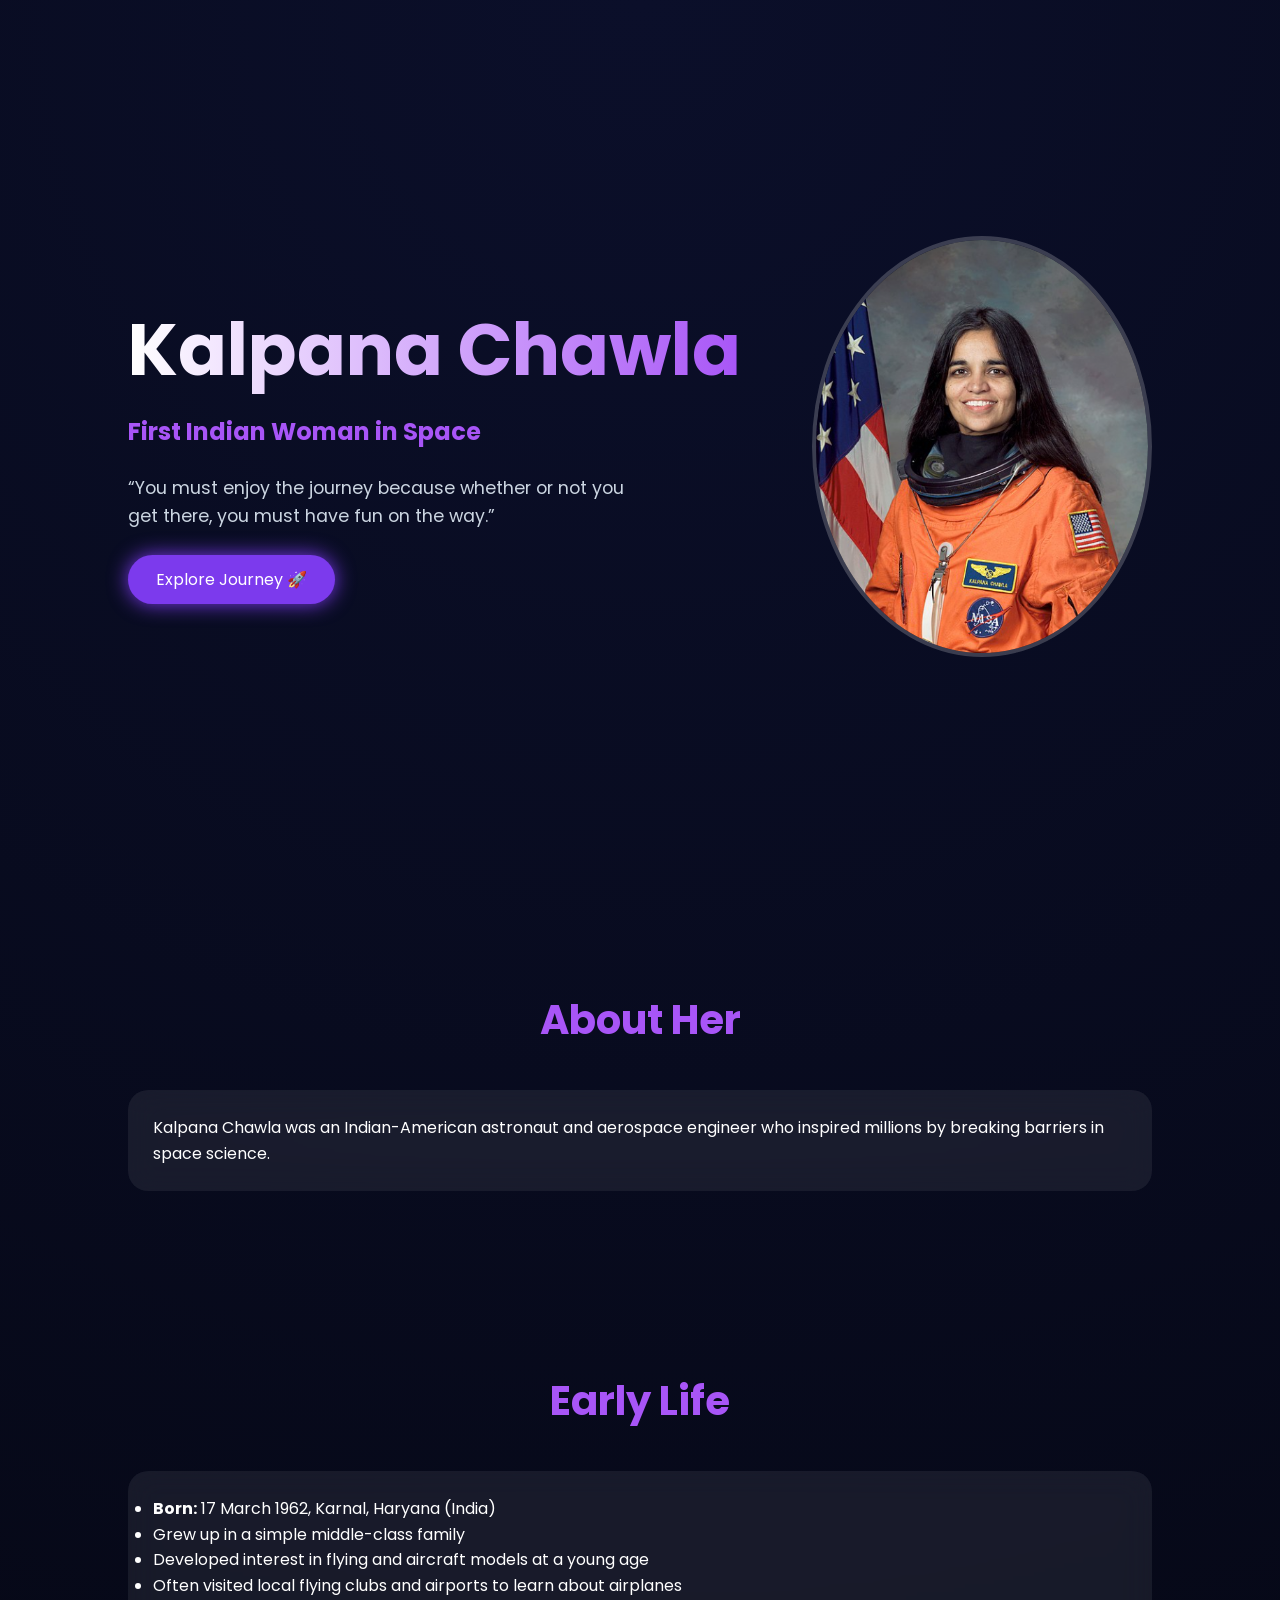
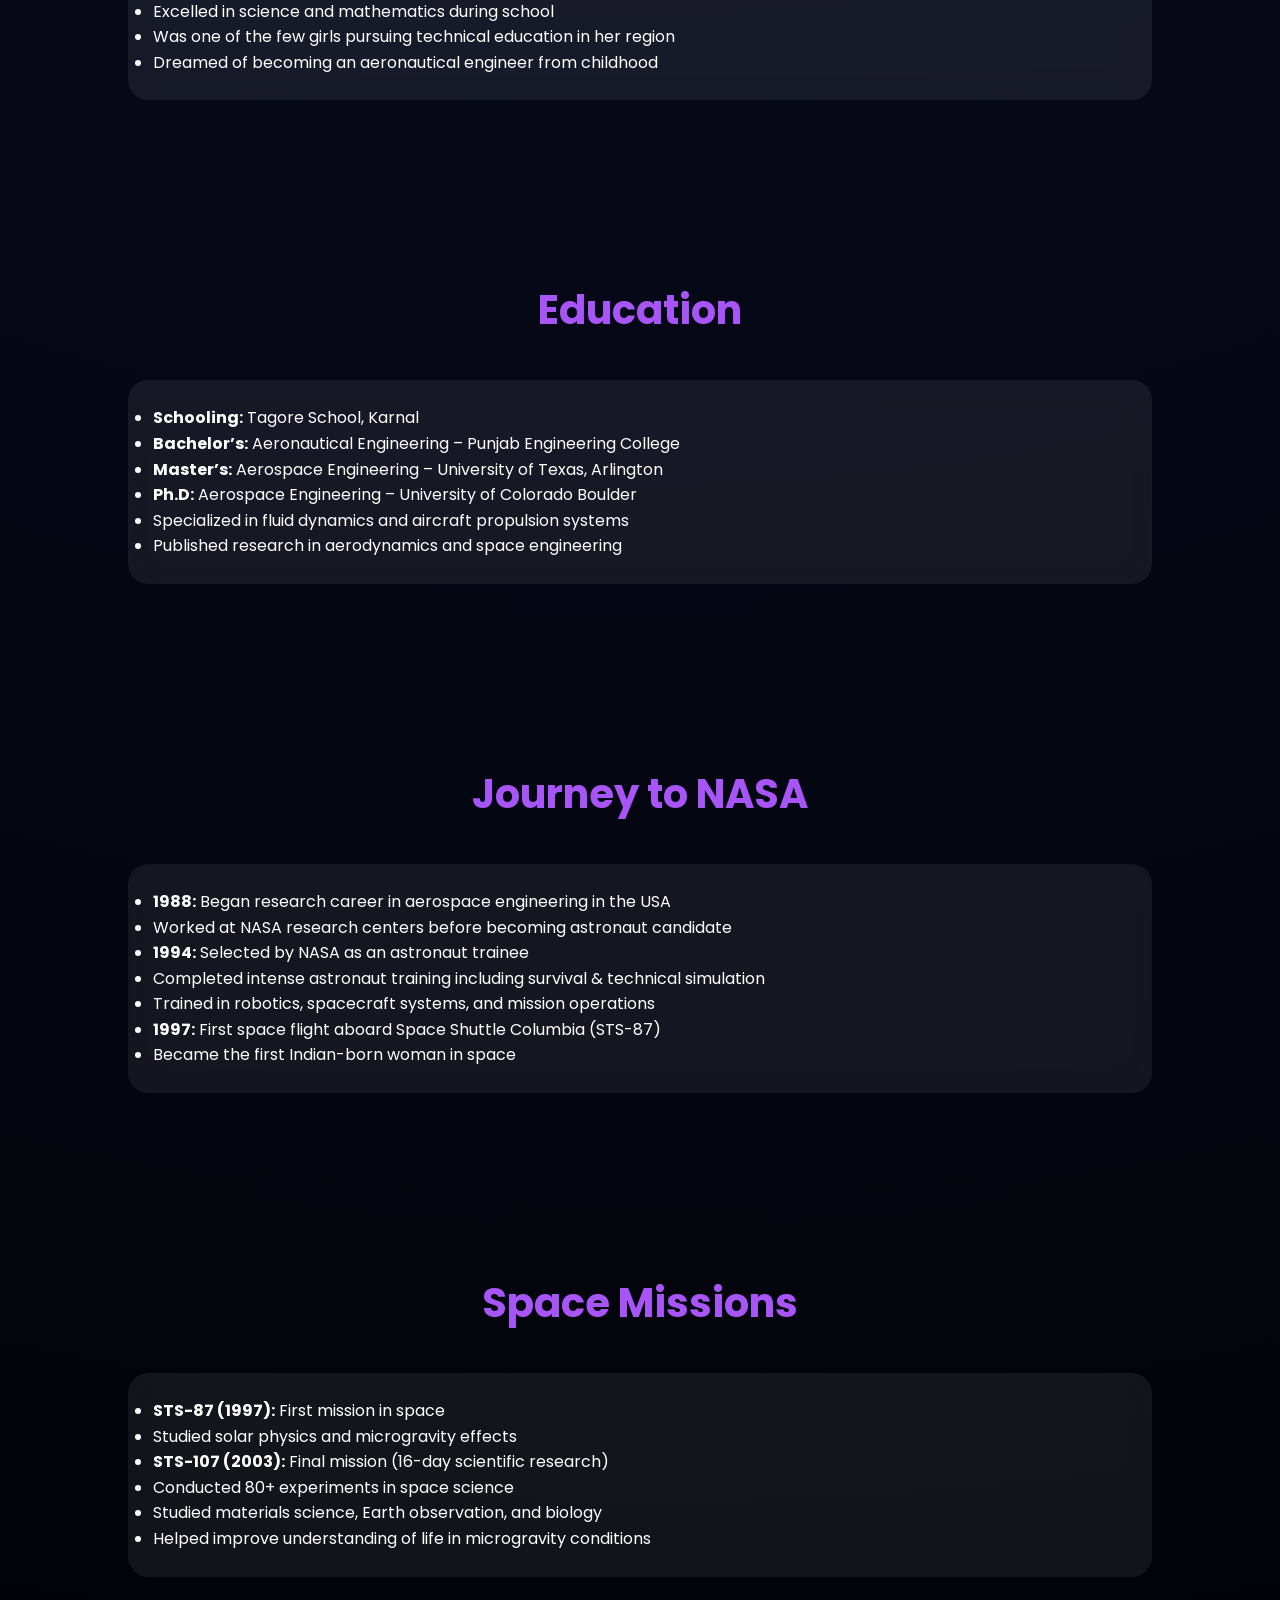
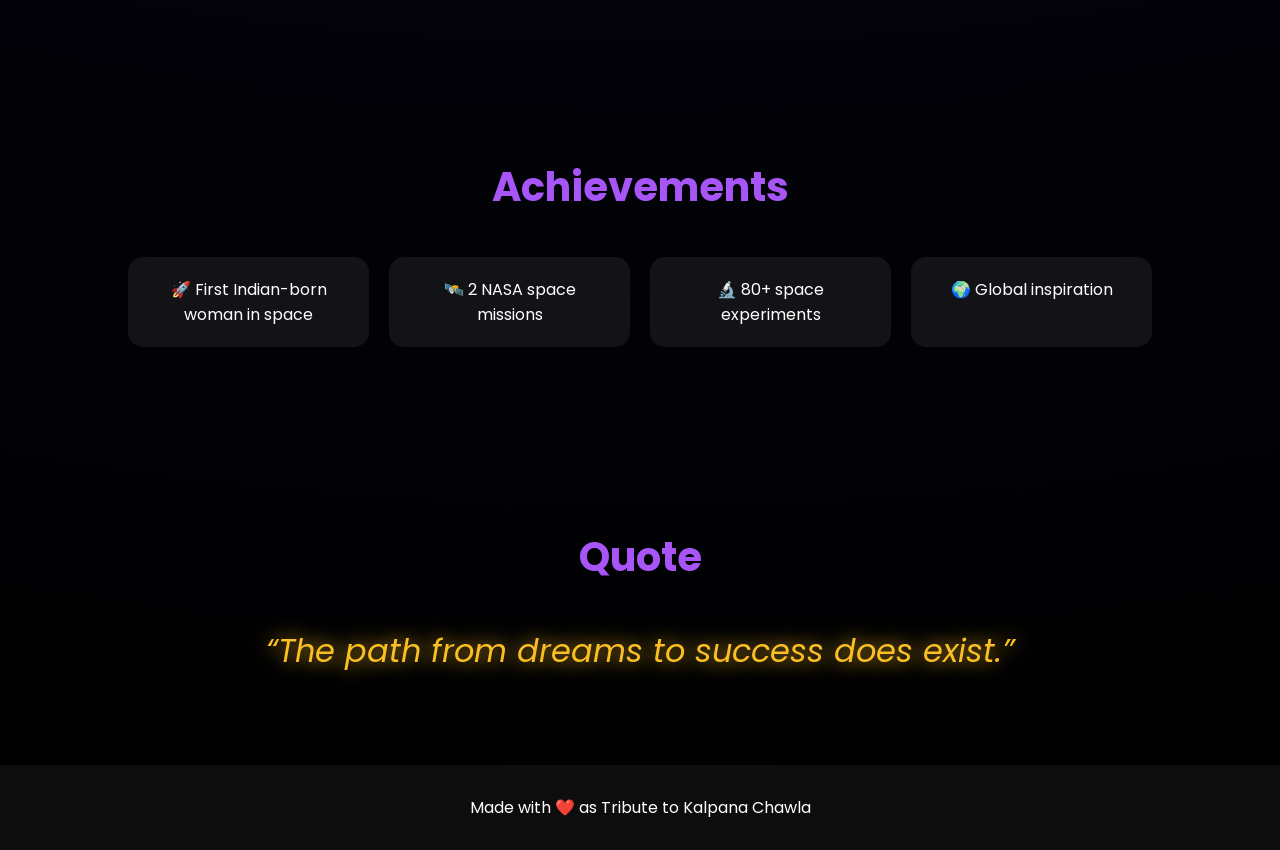
==== WebDev-L2-TributePage/index.html @ 4cd99f39 "Added README for Calculator" ====
<!DOCTYPE html>
<html lang="en">
<head>
    <meta charset="UTF-8">
    <meta name="viewport" content="width=device-width, initial-scale=1.0">
    <title>Kalpana Chawla Tribute</title>

    <link rel="stylesheet" href="style.css">
    <link href="https://fonts.googleapis.com/css2?family=Poppins:wght@300;400;500;600;700&display=swap" rel="stylesheet">
</head>

<body>

<div class="stars"></div>

<header class="hero">

    <div class="hero-text">
        <h1>Kalpana Chawla</h1>
        <h3>First Indian Woman in Space</h3>

        <p>
            “You must enjoy the journey because whether or not you get there, you must have fun on the way.”
        </p>

        <a href="#about" class="btn">Explore Journey 🚀</a>
    </div>

    <div class="hero-img">
        <img src="kalpana.png" alt="Kalpana Chawla">
    </div>

</header>

<section id="about">
    <h2>About Her</h2>
    <div class="card">
        <p>
            Kalpana Chawla was an Indian-American astronaut and aerospace engineer who inspired millions by breaking barriers in space science.
        </p>
    </div>
</section>

<section>
    <h2>Early Life</h2>

    <div class="card">
        <ul>
            <li><b>Born:</b> 17 March 1962, Karnal, Haryana (India)</li>
            <li>Grew up in a simple middle-class family</li>
            <li>Developed interest in flying and aircraft models at a young age</li>
            <li>Often visited local flying clubs and airports to learn about airplanes</li>
            <li>Excelled in science and mathematics during school</li>
            <li>Was one of the few girls pursuing technical education in her region</li>
            <li>Dreamed of becoming an aeronautical engineer from childhood</li>
        </ul>
    </div>
</section>

<section>
    <h2>Education</h2>

    <div class="card">
        <ul>
            <li><b>Schooling:</b> Tagore School, Karnal</li>
            <li><b>Bachelor’s:</b> Aeronautical Engineering – Punjab Engineering College</li>
            <li><b>Master’s:</b> Aerospace Engineering – University of Texas, Arlington</li>
            <li><b>Ph.D:</b> Aerospace Engineering – University of Colorado Boulder</li>
            <li>Specialized in fluid dynamics and aircraft propulsion systems</li>
            <li>Published research in aerodynamics and space engineering</li>
        </ul>
    </div>
</section>

<section>
    <h2>Journey to NASA</h2>

    <div class="card">
        <ul>
            <li><b>1988:</b> Began research career in aerospace engineering in the USA</li>
            <li>Worked at NASA research centers before becoming astronaut candidate</li>
            <li><b>1994:</b> Selected by NASA as an astronaut trainee</li>
            <li>Completed intense astronaut training including survival & technical simulation</li>
            <li>Trained in robotics, spacecraft systems, and mission operations</li>
            <li><b>1997:</b> First space flight aboard Space Shuttle Columbia (STS-87)</li>
            <li>Became the first Indian-born woman in space</li>
        </ul>
    </div>
</section>

<section>
    <h2>Space Missions</h2>

    <div class="card">
        <ul>
            <li><b>STS-87 (1997):</b> First mission in space</li>
            <li>Studied solar physics and microgravity effects</li>
            <li><b>STS-107 (2003):</b> Final mission (16-day scientific research)</li>
            <li>Conducted 80+ experiments in space science</li>
            <li>Studied materials science, Earth observation, and biology</li>
            <li>Helped improve understanding of life in microgravity conditions</li>
        </ul>
    </div>
</section>

<section>
    <h2>Achievements</h2>

    <div class="grid">

        <div class="mini-card">🚀 First Indian-born woman in space</div>
        <div class="mini-card">🛰️ 2 NASA space missions</div>
        <div class="mini-card">🔬 80+ space experiments</div>
        <div class="mini-card">🌍 Global inspiration</div>

    </div>
</section>

<section class="quote">
    <h2>Quote</h2>
    <blockquote>
        “The path from dreams to success does exist.”
    </blockquote>
</section>

<footer>
    Made with ❤️ as Tribute to Kalpana Chawla
</footer>

<script src="script.js"></script>

</body>
</html>
---- WebDev-L2-TributePage/style.css ----
* {
    margin: 0;
    padding: 0;
    box-sizing: border-box;
}

body {
    font-family: 'Poppins', sans-serif;
    background: radial-gradient(circle at top, #0b0f2a, #000);
    color: white;
    overflow-x: hidden;
}

/* STAR BACKGROUND */
.stars {
    position: fixed;
    width: 100%;
    height: 100%;
    background: url("https://www.transparenttextures.com/patterns/stardust.png");
    opacity: 0.2;
    z-index: -1;
}

/* HERO */
.hero {
    min-height: 100vh;
    display: flex;
    justify-content: space-between;
    align-items: center;
    padding: 80px 10%;
}

.hero-text h1 {
    font-size: 4.5rem;
    background: linear-gradient(90deg, #fff, #a855f7);
    -webkit-background-clip: text;
    -webkit-text-fill-color: transparent;
}

.hero-text h3 {
    font-size: 1.5rem;
    color: #a855f7;
    margin-top: 10px;
}

.hero-text p {
    margin: 25px 0;
    max-width: 500px;
    color: #cbd5e1;
    font-size: 1.1rem;
    line-height: 1.6;
}

/* BUTTON */
.btn {
    display: inline-block;
    padding: 12px 28px;
    background: #7c3aed;
    color: white;
    border-radius: 30px;
    text-decoration: none;
    transition: 0.3s;
    box-shadow: 0 0 20px #7c3aed;
}

.btn:hover {
    transform: translateY(-5px);
    box-shadow: 0 0 35px #a855f7;
}

/* IMAGE */
.hero-img img {
    width: 340px;
    border-radius: 50%;
    border: 4px solid rgba(255,255,255,0.2);
    transition: 0.4s;
}

.hero-img img:hover {
    transform: scale(1.1) rotate(3deg);
    box-shadow: 0 0 60px #a855f7;
}

/* SECTION */
section {
    padding: 90px 10%;
}

h2 {
    text-align: center;
    font-size: 2.5rem;
    margin-bottom: 40px;
    color: #a855f7;
}

/* GLASS CARD */
.card {
    background: rgba(255,255,255,0.07);
    backdrop-filter: blur(15px);
    padding: 25px;
    border-radius: 20px;
    transition: 0.3s;
    line-height: 1.6;
}

.card:hover {
    transform: translateY(-10px);
    box-shadow: 0 0 40px rgba(168,85,247,0.4);
}

/* GRID CARDS */
.grid {
    display: grid;
    grid-template-columns: repeat(auto-fit, minmax(220px, 1fr));
    gap: 20px;
}

.mini-card {
    background: rgba(255,255,255,0.07);
    padding: 20px;
    border-radius: 15px;
    text-align: center;
    transition: 0.3s;
}

.mini-card:hover {
    transform: scale(1.05);
    box-shadow: 0 0 25px #7c3aed;
}

/* TIMELINE */
.timeline {
    display: grid;
    gap: 15px;
}

.step {
    background: rgba(255,255,255,0.07);
    padding: 18px;
    border-radius: 15px;
    transition: 0.3s;
}

.step:hover {
    transform: translateX(10px);
    box-shadow: 0 0 25px #a855f7;
}

/* QUOTE */
.quote {
    text-align: center;
}

blockquote {
    font-size: 2rem;
    font-style: italic;
    color: #fbbf24;
    text-shadow: 0 0 20px #fbbf24;
}

/* FOOTER */
footer {
    text-align: center;
    padding: 30px;
    background: rgba(255,255,255,0.05);
}

/* RESPONSIVE */
@media (max-width: 900px) {
    .hero {
        flex-direction: column;
        text-align: center;
    }

    .hero-img img {
        margin-top: 30px;
        width: 250px;
    }

    .hero-text h1 {
        font-size: 3rem;
    }
}
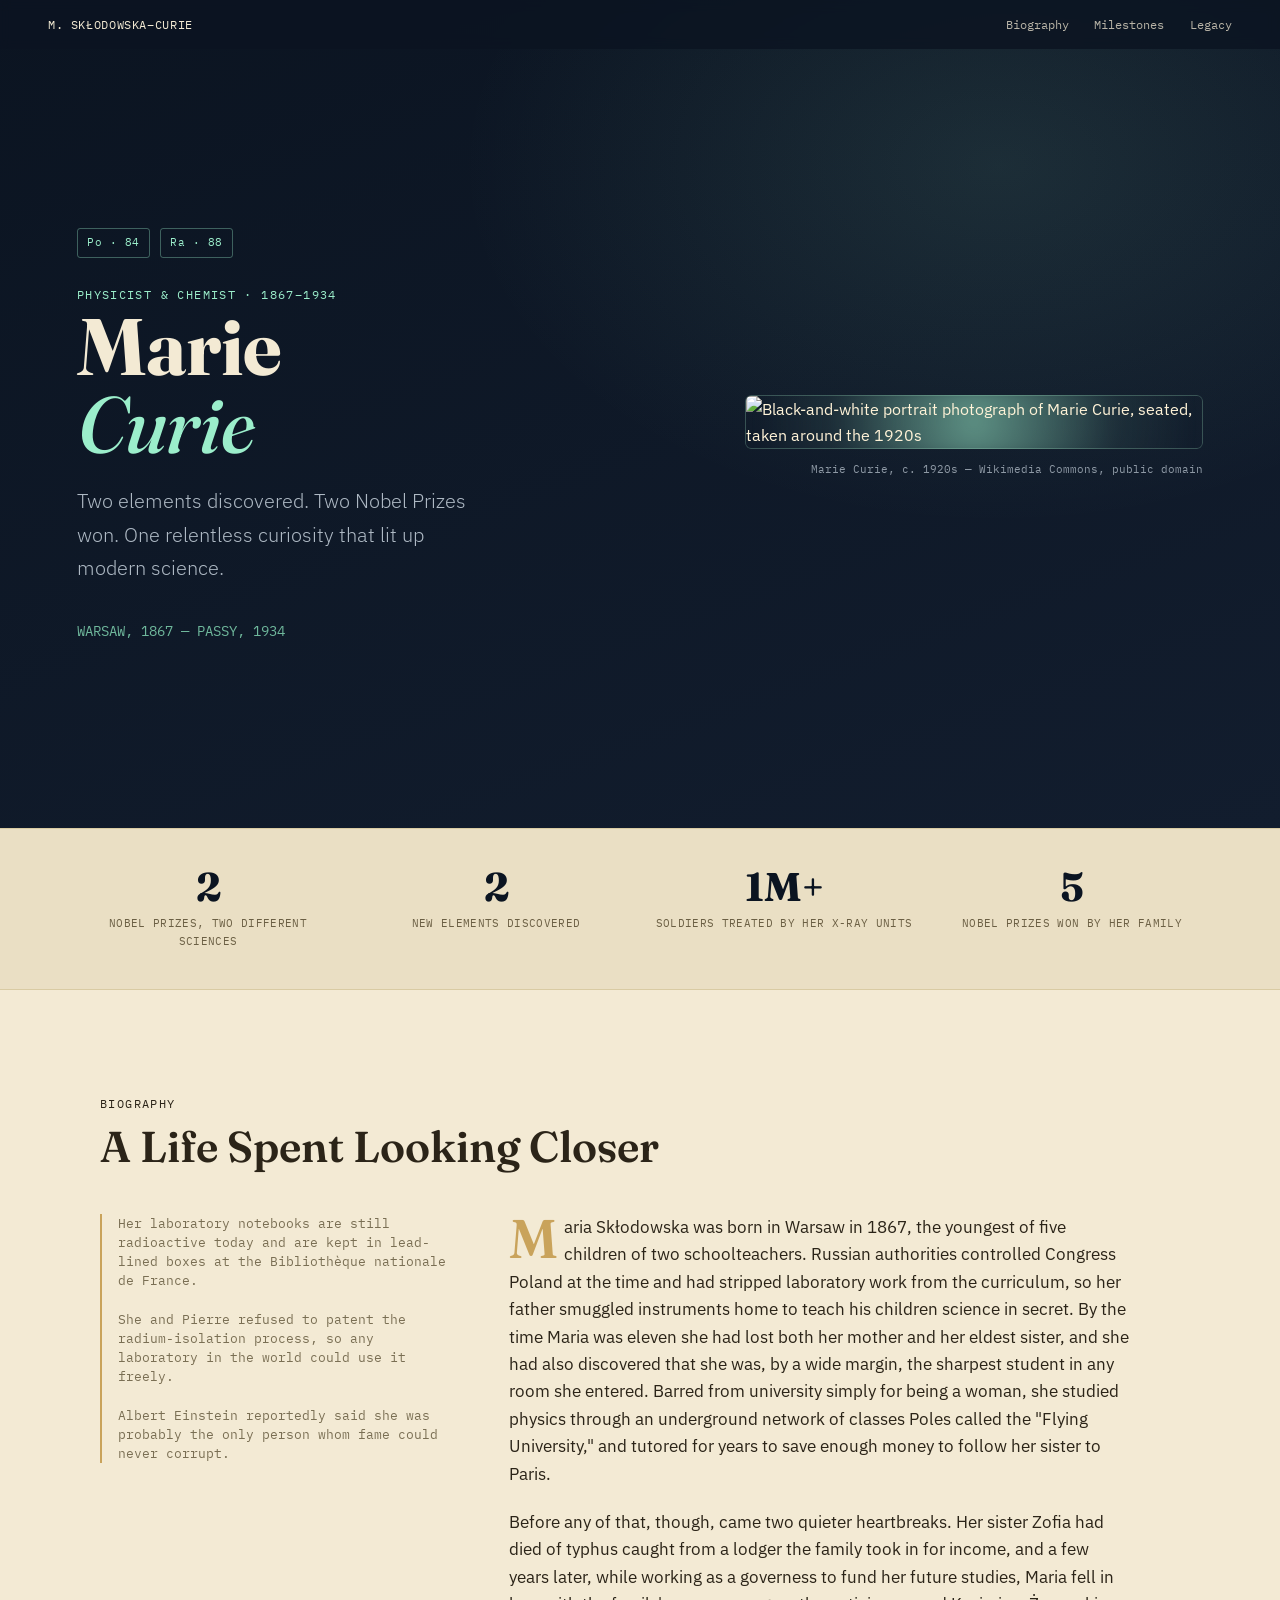
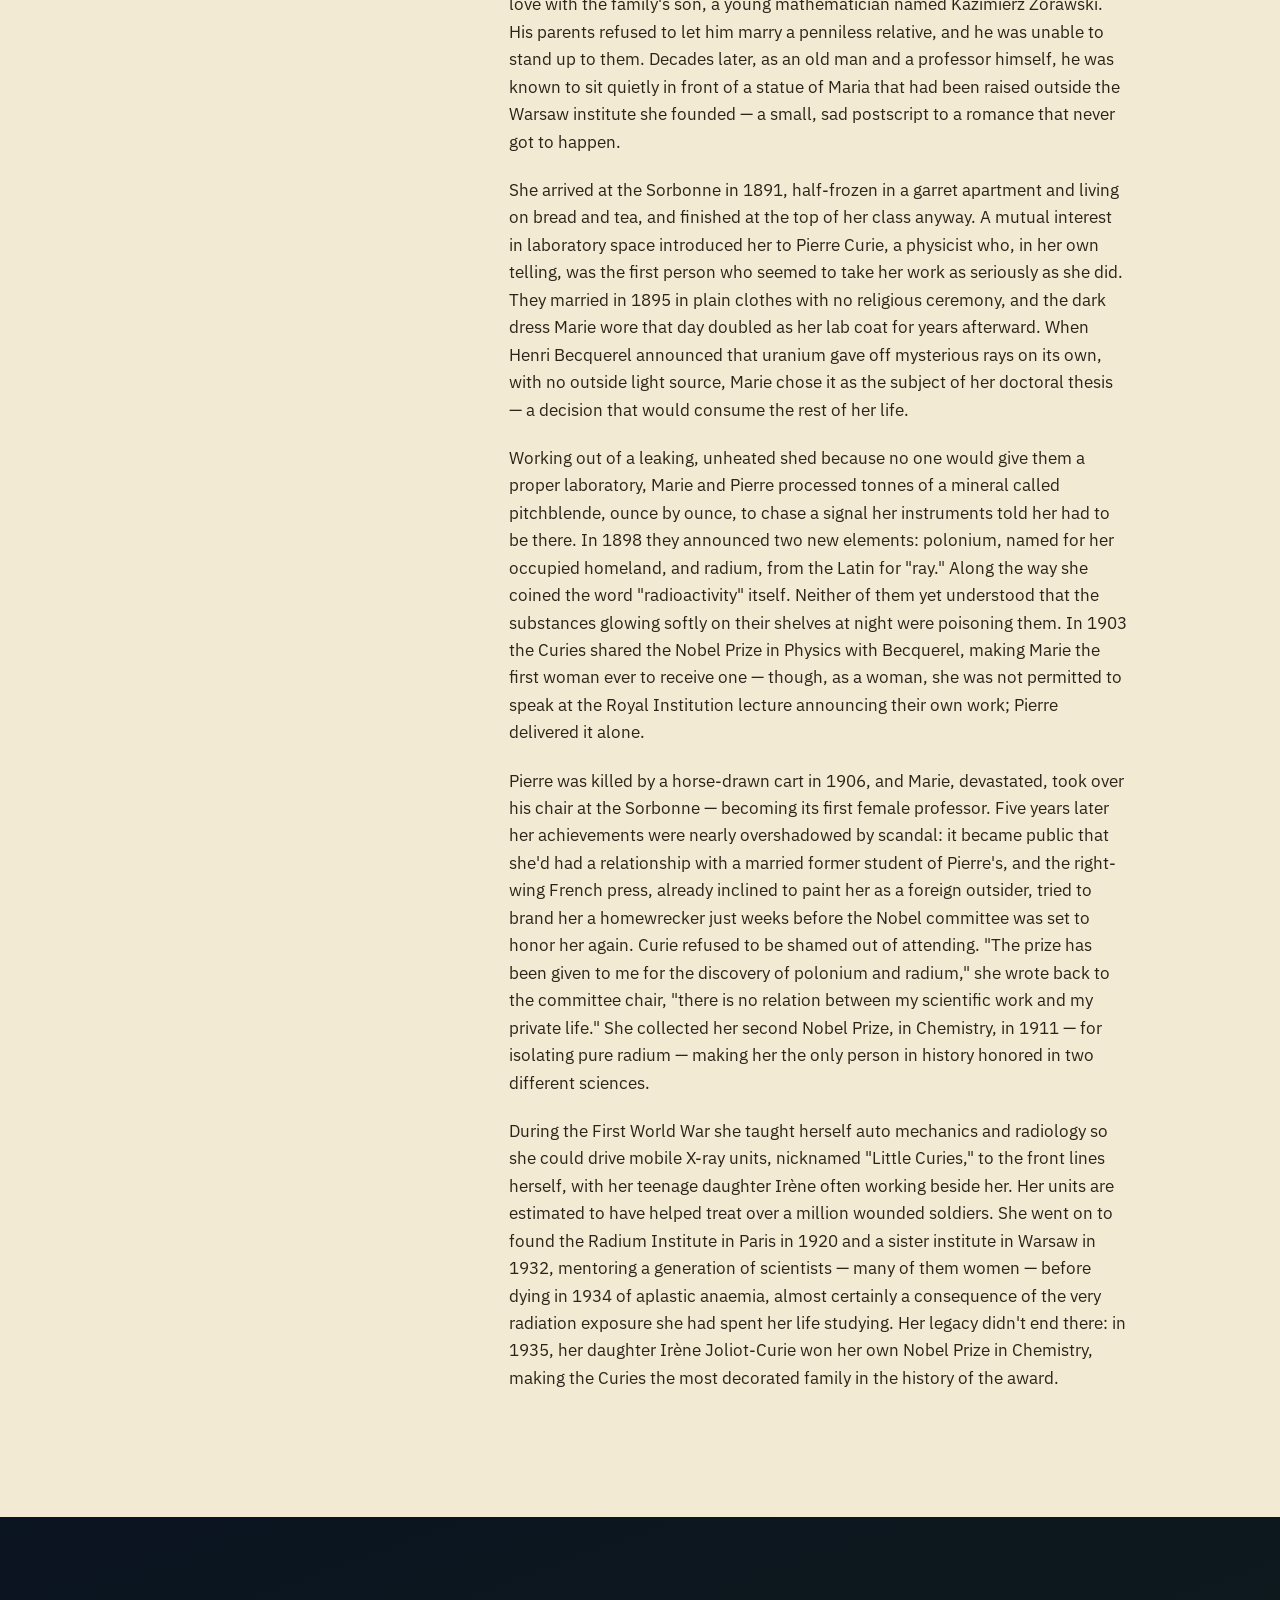
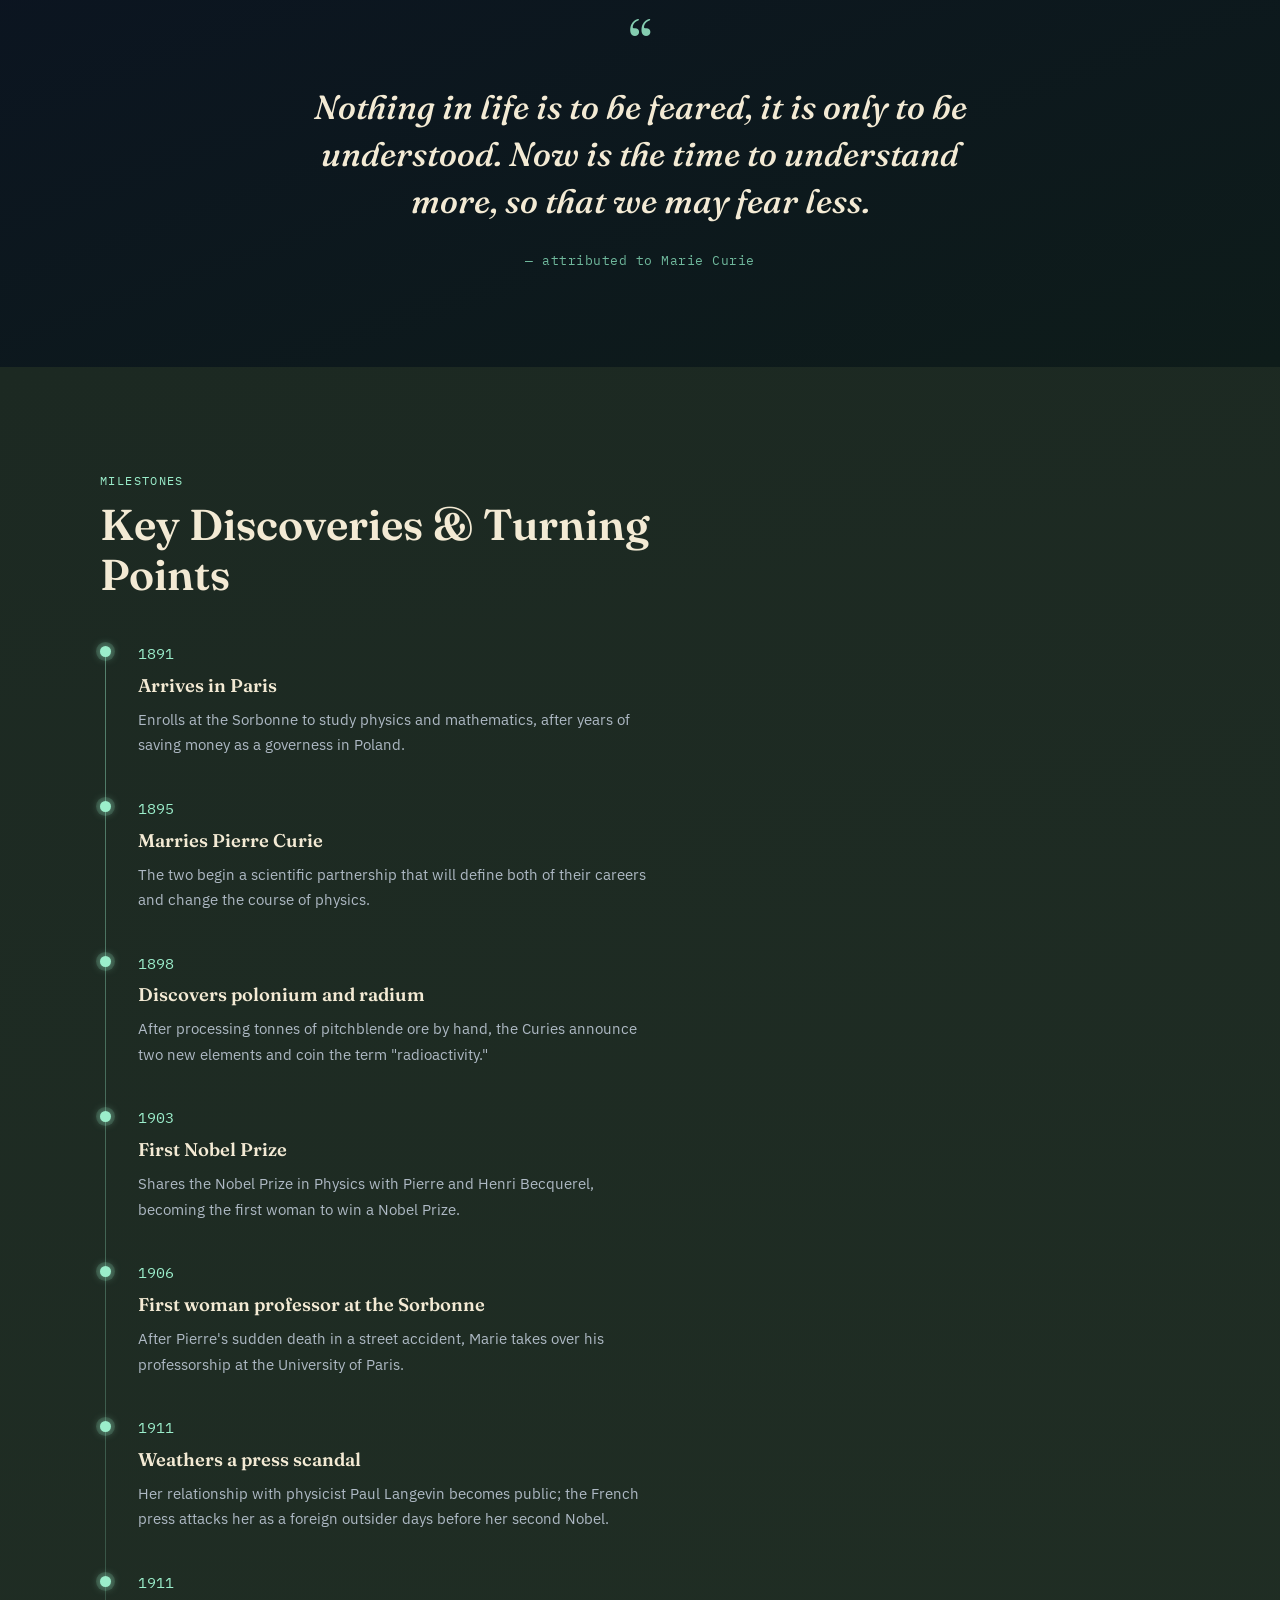
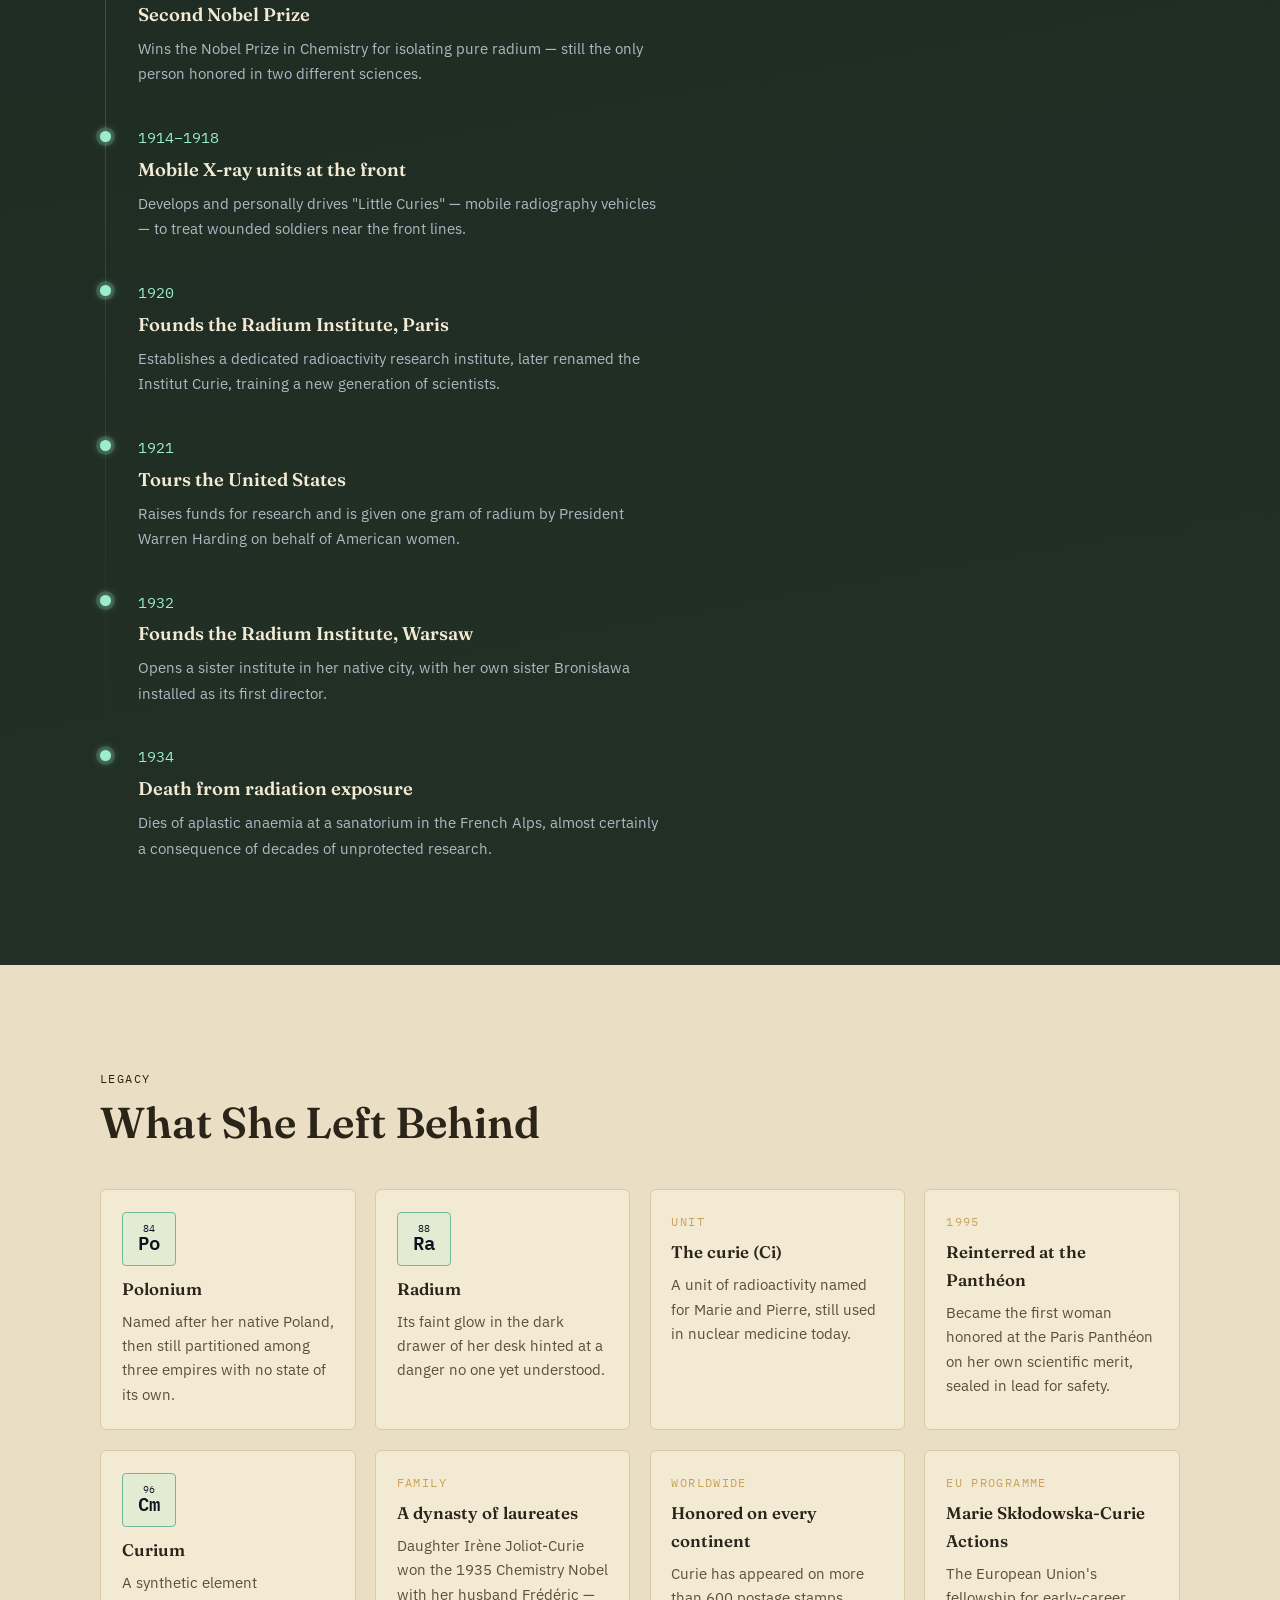
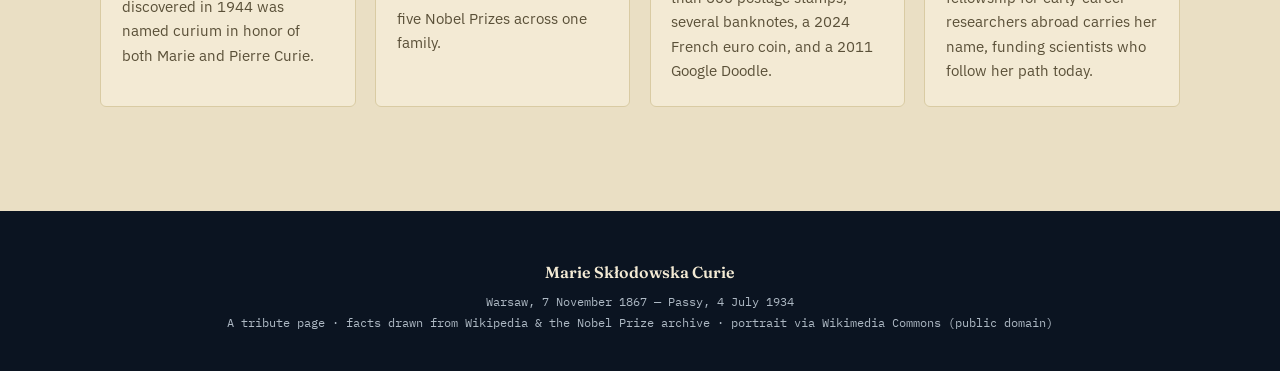
==== commit 125b5357: "Added Login Authentication System and ToDo Web App, updated Tribute Page" ====
--- a/WebDev-L2-TributePage/index.html
+++ b/WebDev-L2-TributePage/index.html
@@ -1,133 +1,230 @@
 <!DOCTYPE html>
 <html lang="en">
 <head>
-    <meta charset="UTF-8">
-    <meta name="viewport" content="width=device-width, initial-scale=1.0">
-    <title>Kalpana Chawla Tribute</title>
-
-    <link rel="stylesheet" href="style.css">
-    <link href="https://fonts.googleapis.com/css2?family=Poppins:wght@300;400;500;600;700&display=swap" rel="stylesheet">
+<meta charset="UTF-8">
+<meta name="viewport" content="width=device-width, initial-scale=1.0">
+<title>Marie Curie — Two Elements, Two Nobel Prizes, One Relentless Mind</title>
+<link rel="preconnect" href="https://fonts.googleapis.com">
+<link rel="preconnect" href="https://fonts.gstatic.com" crossorigin>
+<link href="https://fonts.googleapis.com/css2?family=Fraunces:ital,opsz,wght@0,9..144,300;0,9..144,500;0,9..144,600;0,9..144,700;1,9..144,500&family=IBM+Plex+Mono:wght@400;500&family=IBM+Plex+Sans:wght@300;400;500;600&display=swap" rel="stylesheet">
+<link rel="stylesheet" href="style.css">
 </head>
-
 <body>
 
-<div class="stars"></div>
-
+<nav class="topnav">
+  <span class="topnav__name">M. SKŁODOWSKA–CURIE</span>
+  <ul class="topnav__links">
+    <li><a href="#biography">Biography</a></li>
+    <li><a href="#timeline">Milestones</a></li>
+    <li><a href="#legacy">Legacy</a></li>
+  </ul>
+</nav>
+
+<!-- ============ HERO ============ -->
 <header class="hero">
-
-    <div class="hero-text">
-        <h1>Kalpana Chawla</h1>
-        <h3>First Indian Woman in Space</h3>
-
-        <p>
-            “You must enjoy the journey because whether or not you get there, you must have fun on the way.”
-        </p>
-
-        <a href="#about" class="btn">Explore Journey 🚀</a>
-    </div>
-
-    <div class="hero-img">
-        <img src="kalpana.png" alt="Kalpana Chawla">
-    </div>
-
+  <div class="hero__text">
+    <div class="hero__chips">
+      <span class="chip">Po · 84</span>
+      <span class="chip">Ra · 88</span>
+    </div>
+    <span class="eyebrow">Physicist &amp; Chemist · 1867–1934</span>
+    <h1>Marie<br><em>Curie</em></h1>
+    <p class="hero__tagline">Two elements discovered. Two Nobel Prizes won. One relentless curiosity that lit up modern science.</p>
+    <p class="hero__dates">WARSAW, 1867 — PASSY, 1934</p>
+  </div>
+  <div class="hero__portrait">
+    <div class="portrait-frame">
+      <img src="https://commons.wikimedia.org/wiki/Special:FilePath/Marie_Curie_c._1920s.jpg?width=900"
+           alt="Black-and-white portrait photograph of Marie Curie, seated, taken around the 1920s">
+    </div>
+    <p class="portrait-caption">Marie Curie, c. 1920s — Wikimedia Commons, public domain</p>
+  </div>
 </header>
 
-<section id="about">
-    <h2>About Her</h2>
-    <div class="card">
-        <p>
-            Kalpana Chawla was an Indian-American astronaut and aerospace engineer who inspired millions by breaking barriers in space science.
-        </p>
-    </div>
-</section>
-
-<section>
-    <h2>Early Life</h2>
-
-    <div class="card">
-        <ul>
-            <li><b>Born:</b> 17 March 1962, Karnal, Haryana (India)</li>
-            <li>Grew up in a simple middle-class family</li>
-            <li>Developed interest in flying and aircraft models at a young age</li>
-            <li>Often visited local flying clubs and airports to learn about airplanes</li>
-            <li>Excelled in science and mathematics during school</li>
-            <li>Was one of the few girls pursuing technical education in her region</li>
-            <li>Dreamed of becoming an aeronautical engineer from childhood</li>
-        </ul>
-    </div>
-</section>
-
-<section>
-    <h2>Education</h2>
-
-    <div class="card">
-        <ul>
-            <li><b>Schooling:</b> Tagore School, Karnal</li>
-            <li><b>Bachelor’s:</b> Aeronautical Engineering – Punjab Engineering College</li>
-            <li><b>Master’s:</b> Aerospace Engineering – University of Texas, Arlington</li>
-            <li><b>Ph.D:</b> Aerospace Engineering – University of Colorado Boulder</li>
-            <li>Specialized in fluid dynamics and aircraft propulsion systems</li>
-            <li>Published research in aerodynamics and space engineering</li>
-        </ul>
-    </div>
-</section>
-
-<section>
-    <h2>Journey to NASA</h2>
-
-    <div class="card">
-        <ul>
-            <li><b>1988:</b> Began research career in aerospace engineering in the USA</li>
-            <li>Worked at NASA research centers before becoming astronaut candidate</li>
-            <li><b>1994:</b> Selected by NASA as an astronaut trainee</li>
-            <li>Completed intense astronaut training including survival & technical simulation</li>
-            <li>Trained in robotics, spacecraft systems, and mission operations</li>
-            <li><b>1997:</b> First space flight aboard Space Shuttle Columbia (STS-87)</li>
-            <li>Became the first Indian-born woman in space</li>
-        </ul>
-    </div>
-</section>
-
-<section>
-    <h2>Space Missions</h2>
-
-    <div class="card">
-        <ul>
-            <li><b>STS-87 (1997):</b> First mission in space</li>
-            <li>Studied solar physics and microgravity effects</li>
-            <li><b>STS-107 (2003):</b> Final mission (16-day scientific research)</li>
-            <li>Conducted 80+ experiments in space science</li>
-            <li>Studied materials science, Earth observation, and biology</li>
-            <li>Helped improve understanding of life in microgravity conditions</li>
-        </ul>
-    </div>
-</section>
-
-<section>
-    <h2>Achievements</h2>
-
-    <div class="grid">
-
-        <div class="mini-card">🚀 First Indian-born woman in space</div>
-        <div class="mini-card">🛰️ 2 NASA space missions</div>
-        <div class="mini-card">🔬 80+ space experiments</div>
-        <div class="mini-card">🌍 Global inspiration</div>
-
-    </div>
-</section>
-
-<section class="quote">
-    <h2>Quote</h2>
-    <blockquote>
-        “The path from dreams to success does exist.”
-    </blockquote>
+<!-- ============ STATS STRIP ============ -->
+<section class="stats-strip" aria-label="Quick facts about Marie Curie">
+  <div class="stat">
+    <span class="stat__num">2</span>
+    <span class="stat__label">Nobel Prizes, two different sciences</span>
+  </div>
+  <div class="stat">
+    <span class="stat__num">2</span>
+    <span class="stat__label">New elements discovered</span>
+  </div>
+  <div class="stat">
+    <span class="stat__num">1M+</span>
+    <span class="stat__label">Soldiers treated by her X-ray units</span>
+  </div>
+  <div class="stat">
+    <span class="stat__num">5</span>
+    <span class="stat__label">Nobel Prizes won by her family</span>
+  </div>
+</section>
+
+<!-- ============ BIOGRAPHY ============ -->
+<section class="section section--paper" id="biography">
+  <div class="section__inner">
+    <div class="section__head">
+      <span class="eyebrow">Biography</span>
+      <h2>A Life Spent Looking Closer</h2>
+    </div>
+    <div class="bio__grid">
+      <aside class="bio__sidenote">
+        <p>Her laboratory notebooks are still radioactive today and are kept in lead-lined boxes at the Bibliothèque nationale de France.</p>
+        <p>She and Pierre refused to patent the radium-isolation process, so any laboratory in the world could use it freely.</p>
+        <p>Albert Einstein reportedly said she was probably the only person whom fame could never corrupt.</p>
+      </aside>
+      <div class="bio__text">
+        <p>Maria Skłodowska was born in Warsaw in 1867, the youngest of five children of two schoolteachers. Russian authorities controlled Congress Poland at the time and had stripped laboratory work from the curriculum, so her father smuggled instruments home to teach his children science in secret. By the time Maria was eleven she had lost both her mother and her eldest sister, and she had also discovered that she was, by a wide margin, the sharpest student in any room she entered. Barred from university simply for being a woman, she studied physics through an underground network of classes Poles called the "Flying University," and tutored for years to save enough money to follow her sister to Paris.</p>
+        <p>Before any of that, though, came two quieter heartbreaks. Her sister Zofia had died of typhus caught from a lodger the family took in for income, and a few years later, while working as a governess to fund her future studies, Maria fell in love with the family's son, a young mathematician named Kazimierz Żorawski. His parents refused to let him marry a penniless relative, and he was unable to stand up to them. Decades later, as an old man and a professor himself, he was known to sit quietly in front of a statue of Maria that had been raised outside the Warsaw institute she founded — a small, sad postscript to a romance that never got to happen.</p>
+        <p>She arrived at the Sorbonne in 1891, half-frozen in a garret apartment and living on bread and tea, and finished at the top of her class anyway. A mutual interest in laboratory space introduced her to Pierre Curie, a physicist who, in her own telling, was the first person who seemed to take her work as seriously as she did. They married in 1895 in plain clothes with no religious ceremony, and the dark dress Marie wore that day doubled as her lab coat for years afterward. When Henri Becquerel announced that uranium gave off mysterious rays on its own, with no outside light source, Marie chose it as the subject of her doctoral thesis — a decision that would consume the rest of her life.</p>
+        <p>Working out of a leaking, unheated shed because no one would give them a proper laboratory, Marie and Pierre processed tonnes of a mineral called pitchblende, ounce by ounce, to chase a signal her instruments told her had to be there. In 1898 they announced two new elements: polonium, named for her occupied homeland, and radium, from the Latin for "ray." Along the way she coined the word "radioactivity" itself. Neither of them yet understood that the substances glowing softly on their shelves at night were poisoning them. In 1903 the Curies shared the Nobel Prize in Physics with Becquerel, making Marie the first woman ever to receive one — though, as a woman, she was not permitted to speak at the Royal Institution lecture announcing their own work; Pierre delivered it alone.</p>
+        <p>Pierre was killed by a horse-drawn cart in 1906, and Marie, devastated, took over his chair at the Sorbonne — becoming its first female professor. Five years later her achievements were nearly overshadowed by scandal: it became public that she'd had a relationship with a married former student of Pierre's, and the right-wing French press, already inclined to paint her as a foreign outsider, tried to brand her a homewrecker just weeks before the Nobel committee was set to honor her again. Curie refused to be shamed out of attending. "The prize has been given to me for the discovery of polonium and radium," she wrote back to the committee chair, "there is no relation between my scientific work and my private life." She collected her second Nobel Prize, in Chemistry, in 1911 — for isolating pure radium — making her the only person in history honored in two different sciences.</p>
+        <p>During the First World War she taught herself auto mechanics and radiology so she could drive mobile X-ray units, nicknamed "Little Curies," to the front lines herself, with her teenage daughter Irène often working beside her. Her units are estimated to have helped treat over a million wounded soldiers. She went on to found the Radium Institute in Paris in 1920 and a sister institute in Warsaw in 1932, mentoring a generation of scientists — many of them women — before dying in 1934 of aplastic anaemia, almost certainly a consequence of the very radiation exposure she had spent her life studying. Her legacy didn't end there: in 1935, her daughter Irène Joliot-Curie won her own Nobel Prize in Chemistry, making the Curies the most decorated family in the history of the award.</p>
+      </div>
+    </div>
+  </div>
+</section>
+
+<!-- ============ QUOTE ============ -->
+<section class="section section--quote">
+  <div class="quote__mark">&ldquo;</div>
+  <blockquote>
+    Nothing in life is to be feared, it is only to be understood. Now is the time to understand more, so that we may fear less.
+  </blockquote>
+  <span class="quote__cite">— attributed to Marie Curie</span>
+</section>
+
+<!-- ============ TIMELINE ============ -->
+<section class="section section--dark" id="timeline">
+  <div class="section__inner">
+    <div class="section__head">
+      <span class="eyebrow">Milestones</span>
+      <h2>Key Discoveries &amp; Turning Points</h2>
+    </div>
+    <div class="timeline">
+      <div class="tl-item">
+        <span class="tl-year">1891</span>
+        <h3>Arrives in Paris</h3>
+        <p>Enrolls at the Sorbonne to study physics and mathematics, after years of saving money as a governess in Poland.</p>
+      </div>
+      <div class="tl-item">
+        <span class="tl-year">1895</span>
+        <h3>Marries Pierre Curie</h3>
+        <p>The two begin a scientific partnership that will define both of their careers and change the course of physics.</p>
+      </div>
+      <div class="tl-item">
+        <span class="tl-year">1898</span>
+        <h3>Discovers polonium and radium</h3>
+        <p>After processing tonnes of pitchblende ore by hand, the Curies announce two new elements and coin the term "radioactivity."</p>
+      </div>
+      <div class="tl-item">
+        <span class="tl-year">1903</span>
+        <h3>First Nobel Prize</h3>
+        <p>Shares the Nobel Prize in Physics with Pierre and Henri Becquerel, becoming the first woman to win a Nobel Prize.</p>
+      </div>
+      <div class="tl-item">
+        <span class="tl-year">1906</span>
+        <h3>First woman professor at the Sorbonne</h3>
+        <p>After Pierre's sudden death in a street accident, Marie takes over his professorship at the University of Paris.</p>
+      </div>
+      <div class="tl-item">
+        <span class="tl-year">1911</span>
+        <h3>Weathers a press scandal</h3>
+        <p>Her relationship with physicist Paul Langevin becomes public; the French press attacks her as a foreign outsider days before her second Nobel.</p>
+      </div>
+      <div class="tl-item">
+        <span class="tl-year">1911</span>
+        <h3>Second Nobel Prize</h3>
+        <p>Wins the Nobel Prize in Chemistry for isolating pure radium — still the only person honored in two different sciences.</p>
+      </div>
+      <div class="tl-item">
+        <span class="tl-year">1914–1918</span>
+        <h3>Mobile X-ray units at the front</h3>
+        <p>Develops and personally drives "Little Curies" — mobile radiography vehicles — to treat wounded soldiers near the front lines.</p>
+      </div>
+      <div class="tl-item">
+        <span class="tl-year">1920</span>
+        <h3>Founds the Radium Institute, Paris</h3>
+        <p>Establishes a dedicated radioactivity research institute, later renamed the Institut Curie, training a new generation of scientists.</p>
+      </div>
+      <div class="tl-item">
+        <span class="tl-year">1921</span>
+        <h3>Tours the United States</h3>
+        <p>Raises funds for research and is given one gram of radium by President Warren Harding on behalf of American women.</p>
+      </div>
+      <div class="tl-item">
+        <span class="tl-year">1932</span>
+        <h3>Founds the Radium Institute, Warsaw</h3>
+        <p>Opens a sister institute in her native city, with her own sister Bronisława installed as its first director.</p>
+      </div>
+      <div class="tl-item">
+        <span class="tl-year">1934</span>
+        <h3>Death from radiation exposure</h3>
+        <p>Dies of aplastic anaemia at a sanatorium in the French Alps, almost certainly a consequence of decades of unprotected research.</p>
+      </div>
+    </div>
+  </div>
+</section>
+
+<!-- ============ LEGACY ============ -->
+<section class="section section--legacy" id="legacy">
+  <div class="section__inner">
+    <div class="section__head">
+      <span class="eyebrow">Legacy</span>
+      <h2>What She Left Behind</h2>
+    </div>
+    <div class="legacy__grid">
+      <div class="legacy-card">
+        <div class="element-tile"><span class="num">84</span><span class="sym">Po</span></div>
+        <h3>Polonium</h3>
+        <p>Named after her native Poland, then still partitioned among three empires with no state of its own.</p>
+      </div>
+      <div class="legacy-card">
+        <div class="element-tile"><span class="num">88</span><span class="sym">Ra</span></div>
+        <h3>Radium</h3>
+        <p>Its faint glow in the dark drawer of her desk hinted at a danger no one yet understood.</p>
+      </div>
+      <div class="legacy-card">
+        <span class="eyebrow">Unit</span>
+        <h3>The curie (Ci)</h3>
+        <p>A unit of radioactivity named for Marie and Pierre, still used in nuclear medicine today.</p>
+      </div>
+      <div class="legacy-card">
+        <span class="eyebrow">1995</span>
+        <h3>Reinterred at the Panthéon</h3>
+        <p>Became the first woman honored at the Paris Panthéon on her own scientific merit, sealed in lead for safety.</p>
+      </div>
+      <div class="legacy-card">
+        <div class="element-tile"><span class="num">96</span><span class="sym">Cm</span></div>
+        <h3>Curium</h3>
+        <p>A synthetic element discovered in 1944 was named curium in honor of both Marie and Pierre Curie.</p>
+      </div>
+      <div class="legacy-card">
+        <span class="eyebrow">Family</span>
+        <h3>A dynasty of laureates</h3>
+        <p>Daughter Irène Joliot-Curie won the 1935 Chemistry Nobel with her husband Frédéric — five Nobel Prizes across one family.</p>
+      </div>
+      <div class="legacy-card">
+        <span class="eyebrow">Worldwide</span>
+        <h3>Honored on every continent</h3>
+        <p>Curie has appeared on more than 600 postage stamps, several banknotes, a 2024 French euro coin, and a 2011 Google Doodle.</p>
+      </div>
+      <div class="legacy-card">
+        <span class="eyebrow">EU programme</span>
+        <h3>Marie Skłodowska-Curie Actions</h3>
+        <p>The European Union's fellowship for early-career researchers abroad carries her name, funding scientists who follow her path today.</p>
+      </div>
+    </div>
+  </div>
 </section>
 
 <footer>
-    Made with ❤️ as Tribute to Kalpana Chawla
+  <strong>Marie Skłodowska Curie</strong>
+  Warsaw, 7 November 1867 — Passy, 4 July 1934<br>
+  A tribute page · facts drawn from Wikipedia &amp; the Nobel Prize archive · portrait via Wikimedia Commons (public domain)
 </footer>
 
 <script src="script.js"></script>
-
 </body>
 </html>
--- a/WebDev-L2-TributePage/style.css
+++ b/WebDev-L2-TributePage/style.css
@@ -1,183 +1,341 @@
-* {
-    margin: 0;
-    padding: 0;
-    box-sizing: border-box;
-}
-
-body {
-    font-family: 'Poppins', sans-serif;
-    background: radial-gradient(circle at top, #0b0f2a, #000);
-    color: white;
-    overflow-x: hidden;
-}
-
-/* STAR BACKGROUND */
-.stars {
-    position: fixed;
-    width: 100%;
-    height: 100%;
-    background: url("https://www.transparenttextures.com/patterns/stardust.png");
-    opacity: 0.2;
-    z-index: -1;
-}
-
-/* HERO */
-.hero {
-    min-height: 100vh;
-    display: flex;
-    justify-content: space-between;
-    align-items: center;
-    padding: 80px 10%;
-}
-
-.hero-text h1 {
-    font-size: 4.5rem;
-    background: linear-gradient(90deg, #fff, #a855f7);
-    -webkit-background-clip: text;
-    -webkit-text-fill-color: transparent;
-}
-
-.hero-text h3 {
-    font-size: 1.5rem;
-    color: #a855f7;
-    margin-top: 10px;
-}
-
-.hero-text p {
-    margin: 25px 0;
-    max-width: 500px;
-    color: #cbd5e1;
-    font-size: 1.1rem;
-    line-height: 1.6;
-}
-
-/* BUTTON */
-.btn {
-    display: inline-block;
-    padding: 12px 28px;
-    background: #7c3aed;
-    color: white;
-    border-radius: 30px;
-    text-decoration: none;
-    transition: 0.3s;
-    box-shadow: 0 0 20px #7c3aed;
-}
-
-.btn:hover {
-    transform: translateY(-5px);
-    box-shadow: 0 0 35px #a855f7;
-}
-
-/* IMAGE */
-.hero-img img {
-    width: 340px;
-    border-radius: 50%;
-    border: 4px solid rgba(255,255,255,0.2);
-    transition: 0.4s;
-}
-
-.hero-img img:hover {
-    transform: scale(1.1) rotate(3deg);
-    box-shadow: 0 0 60px #a855f7;
-}
-
-/* SECTION */
-section {
-    padding: 90px 10%;
-}
-
-h2 {
-    text-align: center;
-    font-size: 2.5rem;
-    margin-bottom: 40px;
-    color: #a855f7;
-}
-
-/* GLASS CARD */
-.card {
-    background: rgba(255,255,255,0.07);
-    backdrop-filter: blur(15px);
-    padding: 25px;
-    border-radius: 20px;
-    transition: 0.3s;
-    line-height: 1.6;
-}
-
-.card:hover {
-    transform: translateY(-10px);
-    box-shadow: 0 0 40px rgba(168,85,247,0.4);
-}
-
-/* GRID CARDS */
-.grid {
-    display: grid;
-    grid-template-columns: repeat(auto-fit, minmax(220px, 1fr));
-    gap: 20px;
-}
-
-.mini-card {
-    background: rgba(255,255,255,0.07);
-    padding: 20px;
-    border-radius: 15px;
-    text-align: center;
-    transition: 0.3s;
-}
-
-.mini-card:hover {
-    transform: scale(1.05);
-    box-shadow: 0 0 25px #7c3aed;
-}
-
-/* TIMELINE */
-.timeline {
-    display: grid;
-    gap: 15px;
-}
-
-.step {
-    background: rgba(255,255,255,0.07);
-    padding: 18px;
-    border-radius: 15px;
-    transition: 0.3s;
-}
-
-.step:hover {
-    transform: translateX(10px);
-    box-shadow: 0 0 25px #a855f7;
-}
-
-/* QUOTE */
-.quote {
-    text-align: center;
-}
-
-blockquote {
-    font-size: 2rem;
-    font-style: italic;
-    color: #fbbf24;
-    text-shadow: 0 0 20px #fbbf24;
-}
-
-/* FOOTER */
-footer {
-    text-align: center;
-    padding: 30px;
-    background: rgba(255,255,255,0.05);
-}
-
-/* RESPONSIVE */
-@media (max-width: 900px) {
-    .hero {
-        flex-direction: column;
-        text-align: center;
-    }
-
-    .hero-img img {
-        margin-top: 30px;
-        width: 250px;
-    }
-
-    .hero-text h1 {
-        font-size: 3rem;
-    }
-}+/* ============ TOKENS ============ */
+:root{
+  --ink-night:#0b1421;       /* hero / quote background — the unlit lab */
+  --ink-night-soft:#121d2e;
+  --pitchblende:#1c2922;     /* timeline background — the mineral she ground for years */
+  --pitchblende-soft:#223025;
+  --old-paper:#f3ead4;       /* biography background — old notebooks & certificates */
+  --old-paper-soft:#eadfc4;
+  --radium:#9beecb;          /* the glow — her signature accent */
+  --radium-dim:#6fb89c;
+  --gold:#c9a35b;            /* Nobel medal */
+  --ink-text:#1b231d;
+  --paper-text:#2b2418;
+  --mist:#aeb9c4;
+
+  --serif: "Fraunces", Georgia, serif;
+  --sans: "IBM Plex Sans", -apple-system, Segoe UI, sans-serif;
+  --mono: "IBM Plex Mono", "Courier New", monospace;
+}
+
+*{box-sizing:border-box;}
+html{scroll-behavior:smooth;}
+body{
+  margin:0;
+  font-family:var(--sans);
+  background:var(--old-paper);
+  color:var(--paper-text);
+  line-height:1.65;
+}
+img{max-width:100%;display:block;}
+a{color:inherit;}
+h1,h2,h3{font-family:var(--serif);margin:0;}
+.eyebrow{
+  font-family:var(--mono);
+  letter-spacing:0.12em;
+  text-transform:uppercase;
+  font-size:0.72rem;
+}
+
+/* ============ TOP NAV ============ */
+.topnav{
+  position:fixed;top:0;left:0;right:0;z-index:50;
+  display:flex;align-items:center;justify-content:space-between;
+  padding:0.9rem clamp(1.2rem,4vw,3rem);
+  background:rgba(11,20,33,0.82);
+  backdrop-filter:blur(6px);
+  color:var(--old-paper);
+  font-family:var(--mono);
+  font-size:0.78rem;
+}
+.topnav__name{letter-spacing:0.05em;}
+.topnav__links{display:flex;gap:1.6rem;list-style:none;margin:0;padding:0;}
+.topnav__links a{text-decoration:none;opacity:0.75;transition:opacity .2s, color .2s;}
+.topnav__links a:hover, .topnav__links a:focus-visible{opacity:1;color:var(--radium);}
+@media (max-width:560px){ .topnav__links{display:none;} }
+
+/* ============ SECTION BASE ============ */
+.section{padding:6.5rem clamp(1.4rem,6vw,5rem);}
+.section__inner{max-width:1080px;margin:0 auto;}
+.section__head{margin-bottom:2.6rem;max-width:640px;}
+.section__head .eyebrow{display:block;margin-bottom:0.6rem;}
+.section__head h2{font-size:clamp(1.9rem,3.4vw,2.7rem);font-weight:600;line-height:1.15;}
+
+/* ============ HERO ============ */
+.hero{
+  background:
+    radial-gradient(ellipse 900px 600px at 78% 20%, rgba(155,238,203,0.10), transparent 60%),
+    linear-gradient(160deg, var(--ink-night) 0%, var(--ink-night-soft) 100%);
+  color:var(--old-paper);
+  padding:8.5rem clamp(1.4rem,6vw,5rem) 5rem;
+  display:grid;
+  grid-template-columns:1.15fr 0.85fr;
+  gap:3rem;
+  align-items:center;
+  min-height:92vh;
+}
+.hero__text .eyebrow{color:var(--radium);}
+.hero__chips{display:flex;gap:0.6rem;margin-bottom:1.4rem;flex-wrap:wrap;}
+.chip{
+  font-family:var(--mono);
+  font-size:0.7rem;
+  border:1px solid rgba(155,238,203,0.35);
+  color:var(--radium);
+  padding:0.3rem 0.6rem;
+  border-radius:3px;
+  letter-spacing:0.04em;
+}
+.hero h1{
+  font-size:clamp(2.6rem,7vw,5rem);
+  font-weight:700;
+  letter-spacing:-0.01em;
+  line-height:0.98;
+  margin-bottom:1.1rem;
+}
+.hero h1 em{
+  font-style:italic;
+  font-weight:500;
+  color:var(--radium);
+}
+.hero__tagline{
+  font-size:clamp(1.05rem,1.6vw,1.3rem);
+  max-width:34ch;
+  color:var(--mist);
+  font-weight:300;
+}
+.hero__dates{
+  margin-top:2.2rem;
+  font-family:var(--mono);
+  font-size:0.85rem;
+  color:var(--radium-dim);
+}
+
+.hero__portrait{position:relative;}
+.portrait-frame{
+  position:relative;
+  border-radius:6px;
+  overflow:hidden;
+  isolation:isolate;
+}
+.portrait-frame::before{
+  content:"";
+  position:absolute;inset:-18%;
+  background:radial-gradient(circle, rgba(155,238,203,0.55), rgba(155,238,203,0.08) 45%, transparent 70%);
+  filter:blur(8px);
+  z-index:-1;
+  animation:glow 5s ease-in-out infinite;
+}
+@keyframes glow{
+  0%,100%{opacity:0.55;transform:scale(0.97);}
+  50%{opacity:0.9;transform:scale(1.03);}
+}
+.portrait-frame img{
+  border-radius:6px;
+  border:1px solid rgba(155,238,203,0.25);
+  filter:sepia(0.12) contrast(1.03);
+}
+.portrait-caption{
+  margin-top:0.7rem;
+  font-family:var(--mono);
+  font-size:0.68rem;
+  color:var(--mist);
+  opacity:0.8;
+  text-align:right;
+}
+@media (max-width:860px){
+  .hero{grid-template-columns:1fr;padding-top:7rem;min-height:auto;}
+  .hero__portrait{order:-1;max-width:280px;margin:0 auto 1rem;}
+}
+
+/* ============ STATS STRIP ============ */
+.stats-strip{
+  background:var(--old-paper-soft);
+  border-top:1px solid #d9cba3;
+  border-bottom:1px solid #d9cba3;
+  padding:2.4rem clamp(1.4rem,6vw,5rem);
+  display:grid;
+  grid-template-columns:repeat(4,1fr);
+  gap:1.6rem;
+  text-align:center;
+}
+.stat__num{
+  font-family:var(--serif);
+  font-size:clamp(1.7rem,3.2vw,2.5rem);
+  font-weight:700;
+  color:var(--ink-night);
+  display:block;
+  line-height:1;
+}
+.stat__label{
+  font-family:var(--mono);
+  font-size:0.68rem;
+  letter-spacing:0.03em;
+  text-transform:uppercase;
+  color:#6b5f44;
+  display:block;
+  margin-top:0.45rem;
+}
+@media (max-width:760px){ .stats-strip{grid-template-columns:repeat(2,1fr);} }
+@media (max-width:420px){ .stats-strip{grid-template-columns:1fr;} }
+
+/* ============ BIOGRAPHY (paper) ============ */
+.section--paper{background:var(--old-paper);}
+.bio__grid{
+  display:grid;
+  grid-template-columns:0.7fr 1.3fr;
+  gap:3rem;
+}
+.bio__sidenote{
+  font-family:var(--mono);
+  font-size:0.8rem;
+  color:#7a6f54;
+  border-left:2px solid var(--gold);
+  padding-left:1rem;
+  align-self:start;
+  position:sticky;
+  top:6rem;
+}
+.bio__sidenote p{margin:0 0 1.2rem;line-height:1.5;}
+.bio__sidenote p:last-child{margin-bottom:0;}
+.bio__text p{
+  margin:0 0 1.3rem;
+  font-size:1.04rem;
+  max-width:62ch;
+}
+.bio__text p:first-of-type::first-letter{
+  font-family:var(--serif);
+  font-size:3.4rem;
+  font-weight:600;
+  float:left;
+  line-height:0.85;
+  margin:0.04em 0.1em 0 0;
+  color:var(--gold);
+}
+@media (max-width:780px){
+  .bio__grid{grid-template-columns:1fr;}
+  .bio__sidenote{position:static;border-left:none;border-top:2px solid var(--gold);padding:0.8rem 0 0;}
+}
+
+/* ============ QUOTE (night) ============ */
+.section--quote{
+  background:linear-gradient(160deg, var(--ink-night) 0%, #0e1c1a 100%);
+  color:var(--old-paper);
+  text-align:center;
+  padding:6rem clamp(1.4rem,6vw,5rem);
+}
+.quote__mark{
+  font-family:var(--serif);
+  font-size:4rem;
+  color:var(--radium);
+  line-height:1;
+  margin-bottom:0.4rem;
+  opacity:0.85;
+}
+blockquote{
+  margin:0 auto;
+  max-width:720px;
+  font-family:var(--serif);
+  font-size:clamp(1.4rem,3vw,2.1rem);
+  font-weight:500;
+  font-style:italic;
+  line-height:1.4;
+}
+.quote__cite{
+  display:block;
+  margin-top:1.6rem;
+  font-family:var(--mono);
+  font-size:0.8rem;
+  color:var(--radium-dim);
+  font-style:normal;
+  letter-spacing:0.04em;
+}
+
+/* ============ TIMELINE (pitchblende) ============ */
+.section--dark{
+  background:linear-gradient(170deg, var(--pitchblende) 0%, var(--pitchblende-soft) 100%);
+  color:var(--old-paper);
+}
+.section--dark .section__head h2{color:var(--old-paper);}
+.section--dark .eyebrow{color:var(--radium);}
+
+.timeline{position:relative;padding-left:2.4rem;}
+.timeline::before{
+  content:"";
+  position:absolute;left:5px;top:0.4rem;bottom:0.4rem;
+  width:1px;
+  background:linear-gradient(to bottom, var(--radium), transparent 96%);
+  opacity:0.45;
+}
+.tl-item{position:relative;padding-bottom:2.4rem;}
+.tl-item:last-child{padding-bottom:0;}
+.tl-item::before{
+  content:"";
+  position:absolute;left:-2.4rem;top:0.35rem;
+  width:11px;height:11px;border-radius:50%;
+  background:var(--radium);
+  box-shadow:0 0 0 4px rgba(155,238,203,0.15), 0 0 10px rgba(155,238,203,0.7);
+}
+.tl-year{
+  font-family:var(--mono);
+  color:var(--radium);
+  font-size:0.95rem;
+  margin-bottom:0.3rem;
+  display:block;
+}
+.tl-item h3{
+  font-size:1.15rem;
+  font-weight:600;
+  margin-bottom:0.35rem;
+  color:var(--old-paper);
+}
+.tl-item p{margin:0;color:var(--mist);font-size:0.96rem;max-width:58ch;}
+
+/* reveal-on-scroll */
+.tl-item{opacity:0;transform:translateY(14px);transition:opacity .6s ease, transform .6s ease;}
+.tl-item.is-visible{opacity:1;transform:none;}
+@media (prefers-reduced-motion: reduce){
+  .tl-item{opacity:1;transform:none;transition:none;}
+  .portrait-frame::before{animation:none;}
+}
+
+/* ============ LEGACY (paper soft) ============ */
+.section--legacy{background:var(--old-paper-soft);}
+.legacy__grid{
+  display:grid;
+  grid-template-columns:repeat(auto-fit,minmax(220px,1fr));
+  gap:1.2rem;
+}
+.legacy-card{
+  background:var(--old-paper);
+  border:1px solid #d9cba3;
+  border-radius:6px;
+  padding:1.4rem 1.3rem;
+}
+.legacy-card .eyebrow{color:var(--gold);display:block;margin-bottom:0.5rem;}
+.legacy-card h3{font-size:1.05rem;font-weight:600;margin-bottom:0.4rem;}
+.legacy-card p{margin:0;font-size:0.92rem;color:#5a5038;}
+
+.element-tile{
+  display:inline-flex;flex-direction:column;align-items:center;justify-content:center;
+  width:54px;height:54px;
+  border:1.5px solid var(--radium-dim);
+  border-radius:4px;
+  margin-bottom:0.6rem;
+  font-family:var(--mono);
+  color:var(--ink-night);
+  background:rgba(155,238,203,0.18);
+}
+.element-tile .num{font-size:0.6rem;line-height:1;}
+.element-tile .sym{font-size:1.2rem;font-weight:600;line-height:1.1;}
+
+/* ============ FOOTER ============ */
+footer{
+  background:var(--ink-night);
+  color:var(--mist);
+  text-align:center;
+  padding:3rem 1.4rem 2.4rem;
+  font-family:var(--mono);
+  font-size:0.78rem;
+}
+footer strong{color:var(--old-paper);font-family:var(--serif);font-size:1rem;display:block;margin-bottom:0.4rem;font-weight:600;}
+footer a{color:var(--radium-dim);text-decoration:none;}
